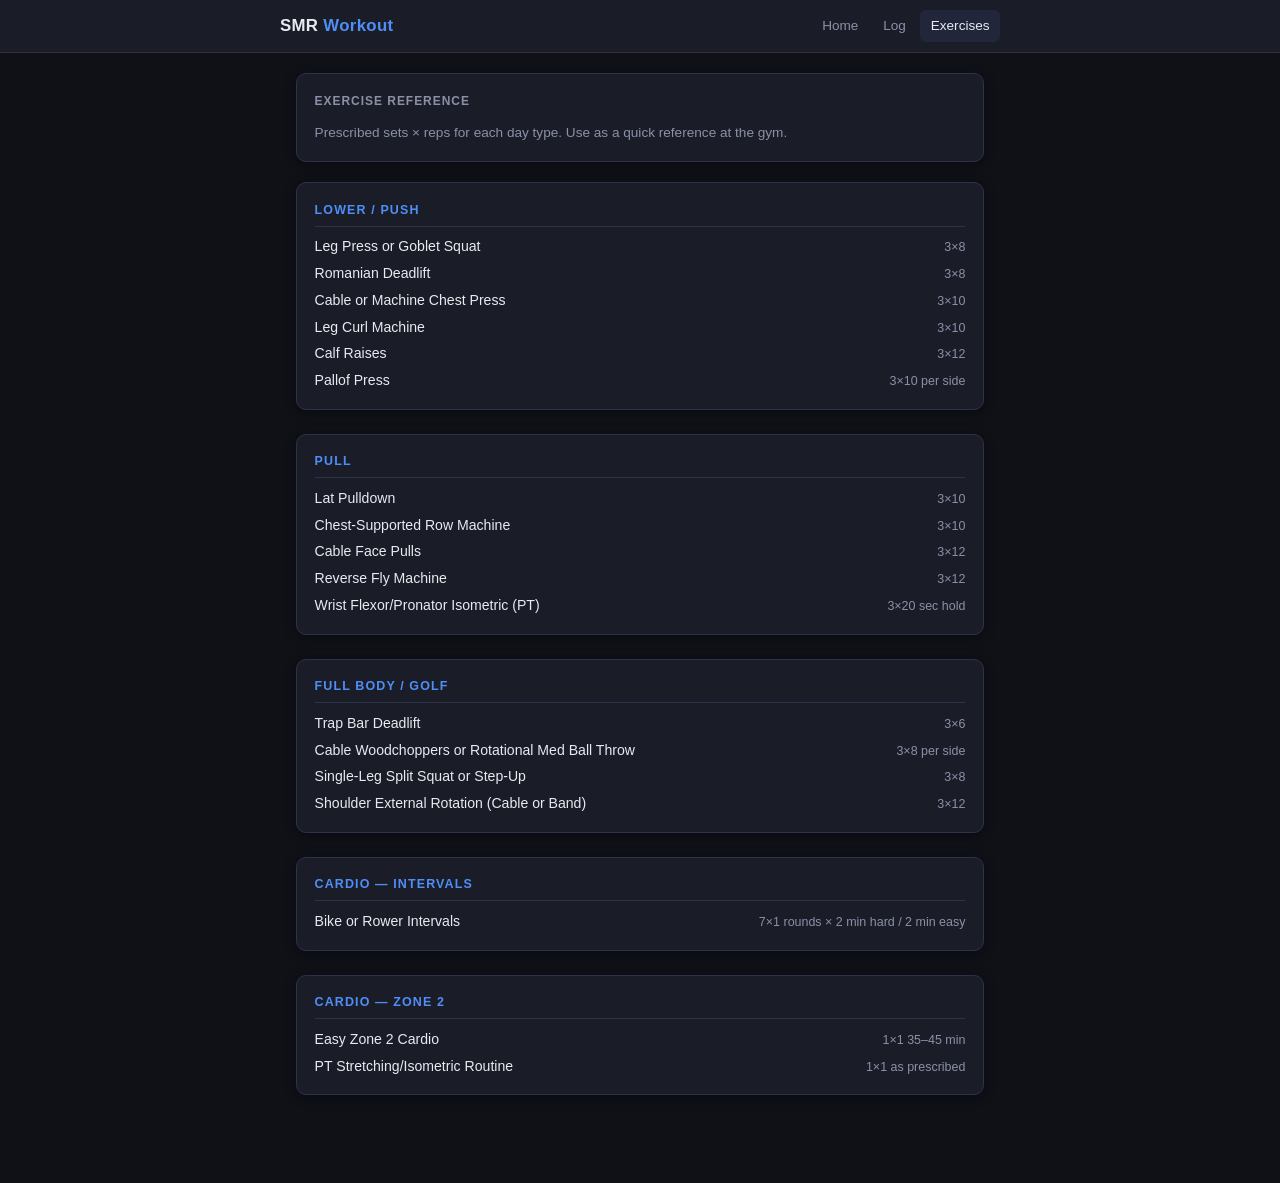
==== exercises.html @ ea09d0d0 "Replace Python CLI with static HTML/CSS/JS workout tracker - Remove: log_workout.py, check_volume.py" ====
<!DOCTYPE html>
<html lang="en">
<head>
  <meta charset="UTF-8">
  <meta name="viewport" content="width=device-width, initial-scale=1">
  <title>Exercises — SMR Tracker</title>
  <link rel="stylesheet" href="css/style.css">
</head>
<body>

<header class="site-header">
  <div class="header-inner">
    <span class="site-logo">SMR <span>Workout</span></span>
    <nav>
      <a href="index.html">Home</a>
      <a href="log.html">Log</a>
      <a href="exercises.html">Exercises</a>
    </nav>
  </div>
</header>

<main>
  <div class="card" style="margin-bottom:1.25rem;">
    <div class="card-title">Exercise Reference</div>
    <p style="font-size:.85rem;color:var(--muted);">Prescribed sets × reps for each day type. Use as a quick reference at the gym.</p>
  </div>

  <div id="ex-root"></div>
</main>

<script src="js/data.js"></script>
<script src="js/main.js"></script>
<script>
  const root = document.getElementById("ex-root");
  DAYS.forEach(day => {
    const sec = document.createElement("div");
    sec.className = "ex-section card";
    const rx = ex => `${ex.sets}×${ex.reps}${ex.note ? " " + ex.note : ""}`;
    sec.innerHTML = `
      <h2>${day.label}</h2>
      <ul class="ex-list">
        ${day.exercises.map(ex => `
          <li class="ex-item">
            <span class="ex-name">${ex.name}</span>
            <span class="ex-rx">${rx(ex)}</span>
          </li>`).join("")}
      </ul>`;
    root.appendChild(sec);
  });
</script>
</body>
</html>
---- css/style.css ----
/* ── Reset & base ──────────────────────────────────────────────────── */
*, *::before, *::after { box-sizing: border-box; margin: 0; padding: 0; }

:root {
  --bg:        #0f1117;
  --surface:   #1a1d27;
  --surface2:  #22263a;
  --border:    #2e3248;
  --accent:    #4f8ef7;
  --accent-dk: #3a72d8;
  --danger:    #e05c5c;
  --warn:      #f5a623;
  --ok:        #4caf82;
  --text:      #e8eaf0;
  --muted:     #8b90a8;
  --radius:    10px;
  --shadow:    0 2px 12px rgba(0,0,0,.4);
  font-size: 16px;
}

body {
  background: var(--bg);
  color: var(--text);
  font-family: -apple-system, BlinkMacSystemFont, "Segoe UI", Roboto, sans-serif;
  line-height: 1.5;
  min-height: 100vh;
}

a { color: var(--accent); text-decoration: none; }
a:hover { text-decoration: underline; }

/* ── Layout shell ──────────────────────────────────────────────────── */
.site-header {
  background: var(--surface);
  border-bottom: 1px solid var(--border);
  padding: 0 1rem;
  position: sticky;
  top: 0;
  z-index: 100;
}

.header-inner {
  display: flex;
  align-items: center;
  justify-content: space-between;
  max-width: 720px;
  margin: 0 auto;
  height: 52px;
}

.site-logo {
  font-weight: 700;
  font-size: 1.05rem;
  color: var(--text);
  letter-spacing: .02em;
}
.site-logo span { color: var(--accent); }

nav { display: flex; gap: .25rem; }
nav a {
  color: var(--muted);
  font-size: .85rem;
  padding: .35rem .65rem;
  border-radius: 6px;
  transition: background .15s, color .15s;
}
nav a:hover, nav a.active {
  background: var(--surface2);
  color: var(--text);
  text-decoration: none;
}

main {
  max-width: 720px;
  margin: 0 auto;
  padding: 1.25rem 1rem 4rem;
}

/* ── Setup banner ──────────────────────────────────────────────────── */
.setup-banner {
  background: var(--surface2);
  border: 1px solid var(--warn);
  border-radius: var(--radius);
  padding: 1rem 1.1rem;
  margin-bottom: 1.25rem;
  display: none;
}
.setup-banner.visible { display: block; }
.setup-banner p { font-size: .88rem; color: var(--muted); margin-bottom: .75rem; }
.setup-banner strong { color: var(--warn); }
.setup-banner .input-row {
  display: flex; gap: .5rem; flex-wrap: wrap;
}
.setup-banner input {
  flex: 1;
  min-width: 0;
  background: var(--bg);
  border: 1px solid var(--border);
  border-radius: 6px;
  color: var(--text);
  padding: .5rem .75rem;
  font-size: .88rem;
}

/* ── Cards ─────────────────────────────────────────────────────────── */
.card {
  background: var(--surface);
  border: 1px solid var(--border);
  border-radius: var(--radius);
  padding: 1.1rem 1.1rem;
  margin-bottom: 1rem;
  box-shadow: var(--shadow);
}
.card-title {
  font-size: .75rem;
  font-weight: 600;
  text-transform: uppercase;
  letter-spacing: .08em;
  color: var(--muted);
  margin-bottom: .85rem;
}

/* ── Day selector ──────────────────────────────────────────────────── */
.day-selector {
  display: grid;
  grid-template-columns: repeat(auto-fit, minmax(120px, 1fr));
  gap: .5rem;
  margin-bottom: 1rem;
}

.day-btn {
  background: var(--surface2);
  border: 1px solid var(--border);
  border-radius: var(--radius);
  color: var(--muted);
  cursor: pointer;
  font-size: .82rem;
  font-weight: 600;
  line-height: 1.3;
  padding: .65rem .5rem;
  text-align: center;
  transition: border-color .15s, color .15s, background .15s;
}
.day-btn:hover { border-color: var(--accent); color: var(--text); }
.day-btn.active {
  background: rgba(79,142,247,.12);
  border-color: var(--accent);
  color: var(--accent);
}

/* ── Exercise table ─────────────────────────────────────────────────── */
.exercise-table {
  width: 100%;
  border-collapse: collapse;
}
.exercise-table th {
  color: var(--muted);
  font-size: .72rem;
  font-weight: 600;
  text-transform: uppercase;
  letter-spacing: .07em;
  padding: .4rem .5rem;
  text-align: left;
  border-bottom: 1px solid var(--border);
}
.exercise-table th:last-child,
.exercise-table td:last-child { text-align: right; }

.exercise-table td {
  padding: .65rem .5rem;
  font-size: .88rem;
  border-bottom: 1px solid var(--border);
  vertical-align: middle;
}
.exercise-table tr:last-child td { border-bottom: none; }

.exercise-name { font-weight: 500; }
.prescribed { color: var(--muted); font-size: .8rem; white-space: nowrap; }

.weight-input {
  background: var(--surface2);
  border: 1px solid var(--border);
  border-radius: 6px;
  color: var(--text);
  font-size: .95rem;
  padding: .4rem .5rem;
  text-align: right;
  width: 74px;
  transition: border-color .15s;
  -moz-appearance: textfield;
}
.weight-input::-webkit-outer-spin-button,
.weight-input::-webkit-inner-spin-button { -webkit-appearance: none; }
.weight-input:focus {
  border-color: var(--accent);
  outline: none;
}
.weight-input.has-value { border-color: var(--ok); }

.vol-cell { color: var(--muted); font-size: .82rem; min-width: 60px; }

/* ── Running totals bar ─────────────────────────────────────────────── */
.totals-bar {
  display: flex;
  gap: .75rem;
  flex-wrap: wrap;
  align-items: center;
  background: var(--surface2);
  border: 1px solid var(--border);
  border-radius: var(--radius);
  padding: .75rem 1rem;
  margin-bottom: 1rem;
}
.totals-bar .stat {
  display: flex;
  flex-direction: column;
  min-width: 80px;
}
.totals-bar .stat-label {
  font-size: .68rem;
  font-weight: 600;
  text-transform: uppercase;
  letter-spacing: .08em;
  color: var(--muted);
}
.totals-bar .stat-value {
  font-size: 1.25rem;
  font-weight: 700;
  color: var(--text);
  line-height: 1.2;
}
.totals-bar .stat-value.accent { color: var(--accent); }

/* ── Session fields ─────────────────────────────────────────────────── */
.session-fields {
  display: grid;
  grid-template-columns: 110px 1fr;
  gap: .75rem;
  align-items: start;
}
.field-group { display: flex; flex-direction: column; gap: .35rem; }
.field-label {
  font-size: .75rem;
  font-weight: 600;
  text-transform: uppercase;
  letter-spacing: .07em;
  color: var(--muted);
}
.field-input {
  background: var(--surface2);
  border: 1px solid var(--border);
  border-radius: 6px;
  color: var(--text);
  font-size: .92rem;
  padding: .5rem .7rem;
  transition: border-color .15s;
  width: 100%;
}
.field-input:focus { border-color: var(--accent); outline: none; }
textarea.field-input { resize: vertical; min-height: 60px; font-family: inherit; }

/* ── Buttons ────────────────────────────────────────────────────────── */
.btn {
  border: none;
  border-radius: 8px;
  cursor: pointer;
  font-size: .92rem;
  font-weight: 600;
  padding: .7rem 1.25rem;
  transition: background .15s, opacity .15s;
  display: inline-flex;
  align-items: center;
  gap: .45rem;
}
.btn-primary {
  background: var(--accent);
  color: #fff;
  width: 100%;
  justify-content: center;
  font-size: 1rem;
  padding: .9rem;
  margin-top: .25rem;
}
.btn-primary:hover { background: var(--accent-dk); }
.btn-sm {
  font-size: .8rem;
  padding: .4rem .75rem;
}
.btn-ghost {
  background: var(--surface2);
  border: 1px solid var(--border);
  color: var(--muted);
}
.btn-ghost:hover { color: var(--text); border-color: var(--muted); }

/* ── Summary / report screen ────────────────────────────────────────── */
#summary-screen { display: none; }
#summary-screen.visible { display: block; }
#log-screen.hidden { display: none; }

.report-header {
  text-align: center;
  padding: 1.5rem 0 .5rem;
}
.report-header .big-date {
  font-size: .8rem;
  color: var(--muted);
  text-transform: uppercase;
  letter-spacing: .08em;
}
.report-header h2 {
  font-size: 1.4rem;
  font-weight: 700;
  margin: .25rem 0 .5rem;
}
.report-header .day-badge {
  display: inline-block;
  background: rgba(79,142,247,.15);
  color: var(--accent);
  font-size: .78rem;
  font-weight: 600;
  padding: .25rem .7rem;
  border-radius: 20px;
  border: 1px solid var(--accent);
}

.volume-comparison {
  display: flex;
  gap: .75rem;
  justify-content: center;
  margin: 1rem 0;
  flex-wrap: wrap;
}
.vol-block {
  background: var(--surface2);
  border: 1px solid var(--border);
  border-radius: var(--radius);
  padding: .75rem 1.1rem;
  text-align: center;
  min-width: 110px;
}
.vol-block .vb-label { font-size: .7rem; color: var(--muted); text-transform: uppercase; letter-spacing: .07em; }
.vol-block .vb-value { font-size: 1.5rem; font-weight: 700; margin: .15rem 0; }
.vol-block .vb-sub { font-size: .72rem; color: var(--muted); }

.change-pill {
  display: inline-flex;
  align-items: center;
  gap: .3rem;
  padding: .3rem .75rem;
  border-radius: 20px;
  font-weight: 700;
  font-size: .95rem;
}
.change-pill.up { background: rgba(245,166,35,.15); color: var(--warn); border: 1px solid var(--warn); }
.change-pill.up-danger { background: rgba(224,92,92,.15); color: var(--danger); border: 1px solid var(--danger); }
.change-pill.down { background: rgba(76,175,130,.15); color: var(--ok); border: 1px solid var(--ok); }
.change-pill.neutral { background: var(--surface2); color: var(--muted); border: 1px solid var(--border); }

.alert-box {
  border-radius: var(--radius);
  padding: .85rem 1rem;
  margin-bottom: .75rem;
  font-size: .9rem;
  line-height: 1.5;
}
.alert-box.warn {
  background: rgba(245,166,35,.1);
  border: 1px solid var(--warn);
  color: var(--warn);
}
.alert-box.danger {
  background: rgba(224,92,92,.1);
  border: 1px solid var(--danger);
  color: var(--danger);
}
.alert-box.ok {
  background: rgba(76,175,130,.1);
  border: 1px solid var(--ok);
  color: var(--ok);
}

.exercise-summary-table {
  width: 100%;
  border-collapse: collapse;
  font-size: .85rem;
}
.exercise-summary-table th {
  color: var(--muted);
  font-size: .7rem;
  font-weight: 600;
  text-transform: uppercase;
  letter-spacing: .07em;
  padding: .35rem .5rem;
  text-align: left;
  border-bottom: 1px solid var(--border);
}
.exercise-summary-table td {
  padding: .55rem .5rem;
  border-bottom: 1px solid var(--border);
}
.exercise-summary-table tr:last-child td { border-bottom: none; }
.exercise-summary-table td:last-child { text-align: right; color: var(--muted); }

/* ── Index page ─────────────────────────────────────────────────────── */
.hero {
  text-align: center;
  padding: 2.5rem 0 1.5rem;
}
.hero h1 { font-size: 1.8rem; font-weight: 800; margin-bottom: .5rem; }
.hero p { color: var(--muted); font-size: .95rem; max-width: 380px; margin: 0 auto 1.5rem; }
.hero .cta { font-size: 1rem; padding: .85rem 2rem; }

.split-grid {
  display: grid;
  gap: .75rem;
  grid-template-columns: 1fr 1fr;
}
@media (max-width: 480px) { .split-grid { grid-template-columns: 1fr; } }

.split-card {
  background: var(--surface);
  border: 1px solid var(--border);
  border-radius: var(--radius);
  padding: .9rem 1rem;
}
.split-card h3 {
  font-size: .8rem;
  font-weight: 700;
  text-transform: uppercase;
  letter-spacing: .08em;
  color: var(--accent);
  margin-bottom: .5rem;
}
.split-card ul {
  list-style: none;
  font-size: .82rem;
  color: var(--muted);
  display: flex;
  flex-direction: column;
  gap: .25rem;
}

/* ── Exercises reference page ───────────────────────────────────────── */
.ex-section { margin-bottom: 1.5rem; }
.ex-section h2 {
  font-size: .78rem;
  font-weight: 700;
  text-transform: uppercase;
  letter-spacing: .09em;
  color: var(--accent);
  margin-bottom: .6rem;
  padding-bottom: .4rem;
  border-bottom: 1px solid var(--border);
}
.ex-list {
  list-style: none;
  display: flex;
  flex-direction: column;
  gap: .35rem;
}
.ex-item {
  display: flex;
  justify-content: space-between;
  align-items: baseline;
  font-size: .88rem;
  gap: .5rem;
}
.ex-item .ex-name { flex: 1; }
.ex-item .ex-rx {
  color: var(--muted);
  font-size: .78rem;
  white-space: nowrap;
}

/* ── Misc utilities ─────────────────────────────────────────────────── */
.mt-1 { margin-top: .75rem; }
.mt-2 { margin-top: 1.25rem; }
.text-muted { color: var(--muted); }
.text-center { text-align: center; }
.flex-center { display: flex; align-items: center; justify-content: center; gap: .5rem; }
.hidden { display: none !important; }

/* ── Spinner ────────────────────────────────────────────────────────── */
.spinner {
  width: 18px; height: 18px;
  border: 2px solid rgba(255,255,255,.2);
  border-top-color: #fff;
  border-radius: 50%;
  animation: spin .6s linear infinite;
  display: inline-block;
}
@keyframes spin { to { transform: rotate(360deg); } }

/* ── Mobile tweaks ──────────────────────────────────────────────────── */
@media (max-width: 540px) {
  .day-selector { grid-template-columns: 1fr 1fr; }
  .session-fields { grid-template-columns: 1fr; }
  .exercise-table th:nth-child(2),
  .exercise-table td:nth-child(2) { display: none; } /* hide prescribed on small */
  .volume-comparison { gap: .5rem; }
  .vol-block { min-width: 90px; padding: .6rem .75rem; }
  .vol-block .vb-value { font-size: 1.2rem; }
}
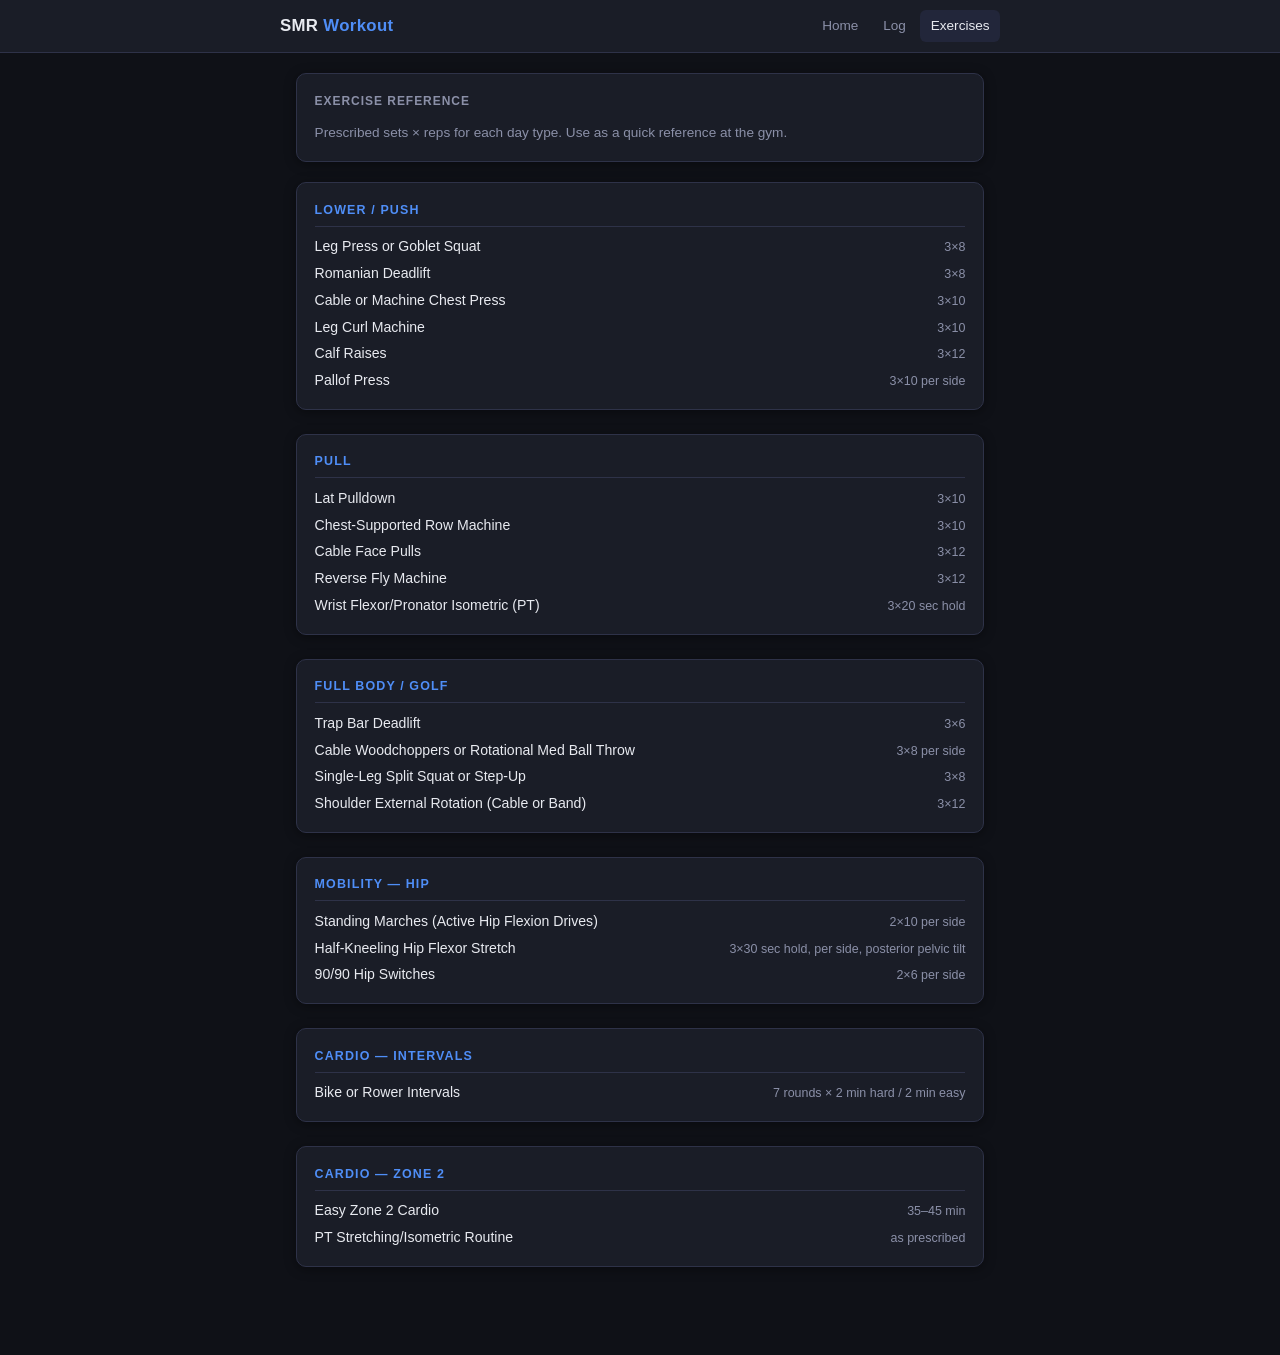
==== commit 37f269a5: "Fix Sheets sync content-type bug, dedupe Rx formatting logic - postToSheets sent Content-Type: appli" ====
--- a/exercises.html
+++ b/exercises.html
@@ -35,14 +35,13 @@
   DAYS.forEach(day => {
     const sec = document.createElement("div");
     sec.className = "ex-section card";
-    const rx = ex => `${ex.sets}×${ex.reps}${ex.note ? " " + ex.note : ""}`;
     sec.innerHTML = `
       <h2>${day.label}</h2>
       <ul class="ex-list">
         ${day.exercises.map(ex => `
           <li class="ex-item">
             <span class="ex-name">${ex.name}</span>
-            <span class="ex-rx">${rx(ex)}</span>
+            <span class="ex-rx">${formatRx(day, ex)}</span>
           </li>`).join("")}
       </ul>`;
     root.appendChild(sec);
--- a/css/style.css
+++ b/css/style.css
@@ -177,6 +177,13 @@
 .exercise-name { font-weight: 500; }
 .prescribed { color: var(--muted); font-size: .8rem; white-space: nowrap; }
 
+/* Shrink exercise name column so Prescribed and input stay visible on small screens */
+.exercise-table td:first-child { max-width: 130px; word-break: break-word; }
+@media (max-width: 400px) {
+  .exercise-table td:first-child { max-width: 90px; font-size: .8rem; }
+  .prescribed { font-size: .72rem; }
+}
+
 .weight-input {
   background: var(--surface2);
   border: 1px solid var(--border);
@@ -496,8 +503,7 @@
 @media (max-width: 540px) {
   .day-selector { grid-template-columns: 1fr 1fr; }
   .session-fields { grid-template-columns: 1fr; }
-  .exercise-table th:nth-child(2),
-  .exercise-table td:nth-child(2) { display: none; } /* hide prescribed on small */
+
   .volume-comparison { gap: .5rem; }
   .vol-block { min-width: 90px; padding: .6rem .75rem; }
   .vol-block .vb-value { font-size: 1.2rem; }
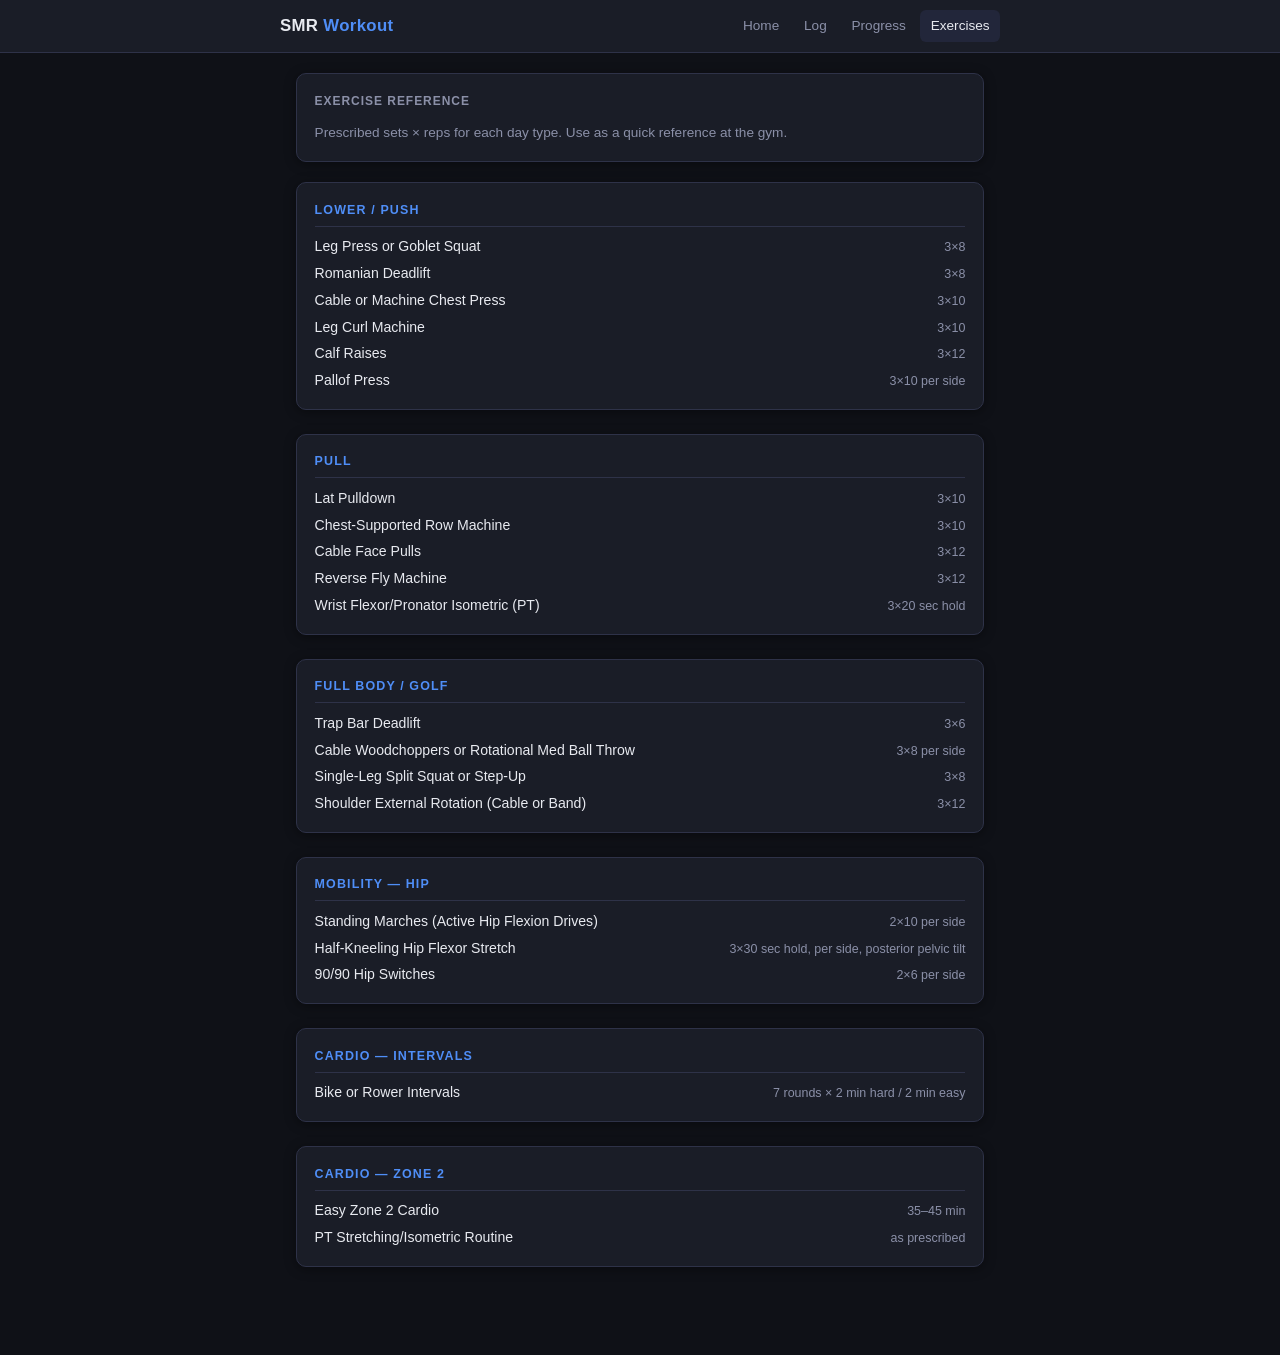
==== commit 12b82c20: "Add a Progress page charting per-exercise weight/duration over time Reads the same locally-saved ses" ====
--- a/exercises.html
+++ b/exercises.html
@@ -14,6 +14,7 @@
     <nav>
       <a href="index.html">Home</a>
       <a href="log.html">Log</a>
+      <a href="progress.html">Progress</a>
       <a href="exercises.html">Exercises</a>
     </nav>
   </div>
--- a/css/style.css
+++ b/css/style.css
@@ -363,6 +363,8 @@
 .change-pill.up-danger { background: rgba(224,92,92,.15); color: var(--danger); border: 1px solid var(--danger); }
 .change-pill.down { background: rgba(76,175,130,.15); color: var(--ok); border: 1px solid var(--ok); }
 .change-pill.neutral { background: var(--surface2); color: var(--muted); border: 1px solid var(--border); }
+.change-pill.pos { background: rgba(76,175,130,.15); color: var(--ok); border: 1px solid var(--ok); }
+.change-pill.neg { background: rgba(224,92,92,.15); color: var(--danger); border: 1px solid var(--danger); }
 
 .alert-box {
   border-radius: var(--radius);
@@ -499,6 +501,36 @@
 }
 @keyframes spin { to { transform: rotate(360deg); } }
 
+/* ── Progress chart ──────────────────────────────────────────────────── */
+.chart-tooltip {
+  position: absolute;
+  pointer-events: none;
+  background: var(--surface2);
+  border: 1px solid var(--border);
+  border-radius: 6px;
+  padding: .4rem .6rem;
+  font-size: .78rem;
+  color: var(--text);
+  white-space: nowrap;
+  transform: translate(-50%, -100%);
+  box-shadow: var(--shadow);
+  z-index: 10;
+}
+.chart-tooltip .tt-value { font-weight: 700; }
+.chart-tooltip .tt-date { color: var(--muted); font-size: .72rem; }
+
+.chart-svg-text {
+  font-size: 11px;
+  fill: var(--muted);
+  font-family: -apple-system, BlinkMacSystemFont, "Segoe UI", Roboto, sans-serif;
+}
+.chart-endlabel { fill: var(--text); font-weight: 600; }
+.chart-gridline { stroke: var(--border); stroke-width: 1; }
+.chart-line { fill: none; stroke: var(--accent); stroke-width: 2; stroke-linejoin: round; stroke-linecap: round; }
+.chart-dot { fill: var(--accent); stroke: var(--surface); stroke-width: 2; }
+.chart-crosshair { stroke: var(--muted); stroke-width: 1; stroke-dasharray: 3 3; opacity: 0; }
+.chart-hit { fill: transparent; }
+
 /* ── Mobile tweaks ──────────────────────────────────────────────────── */
 @media (max-width: 540px) {
   .day-selector { grid-template-columns: 1fr 1fr; }
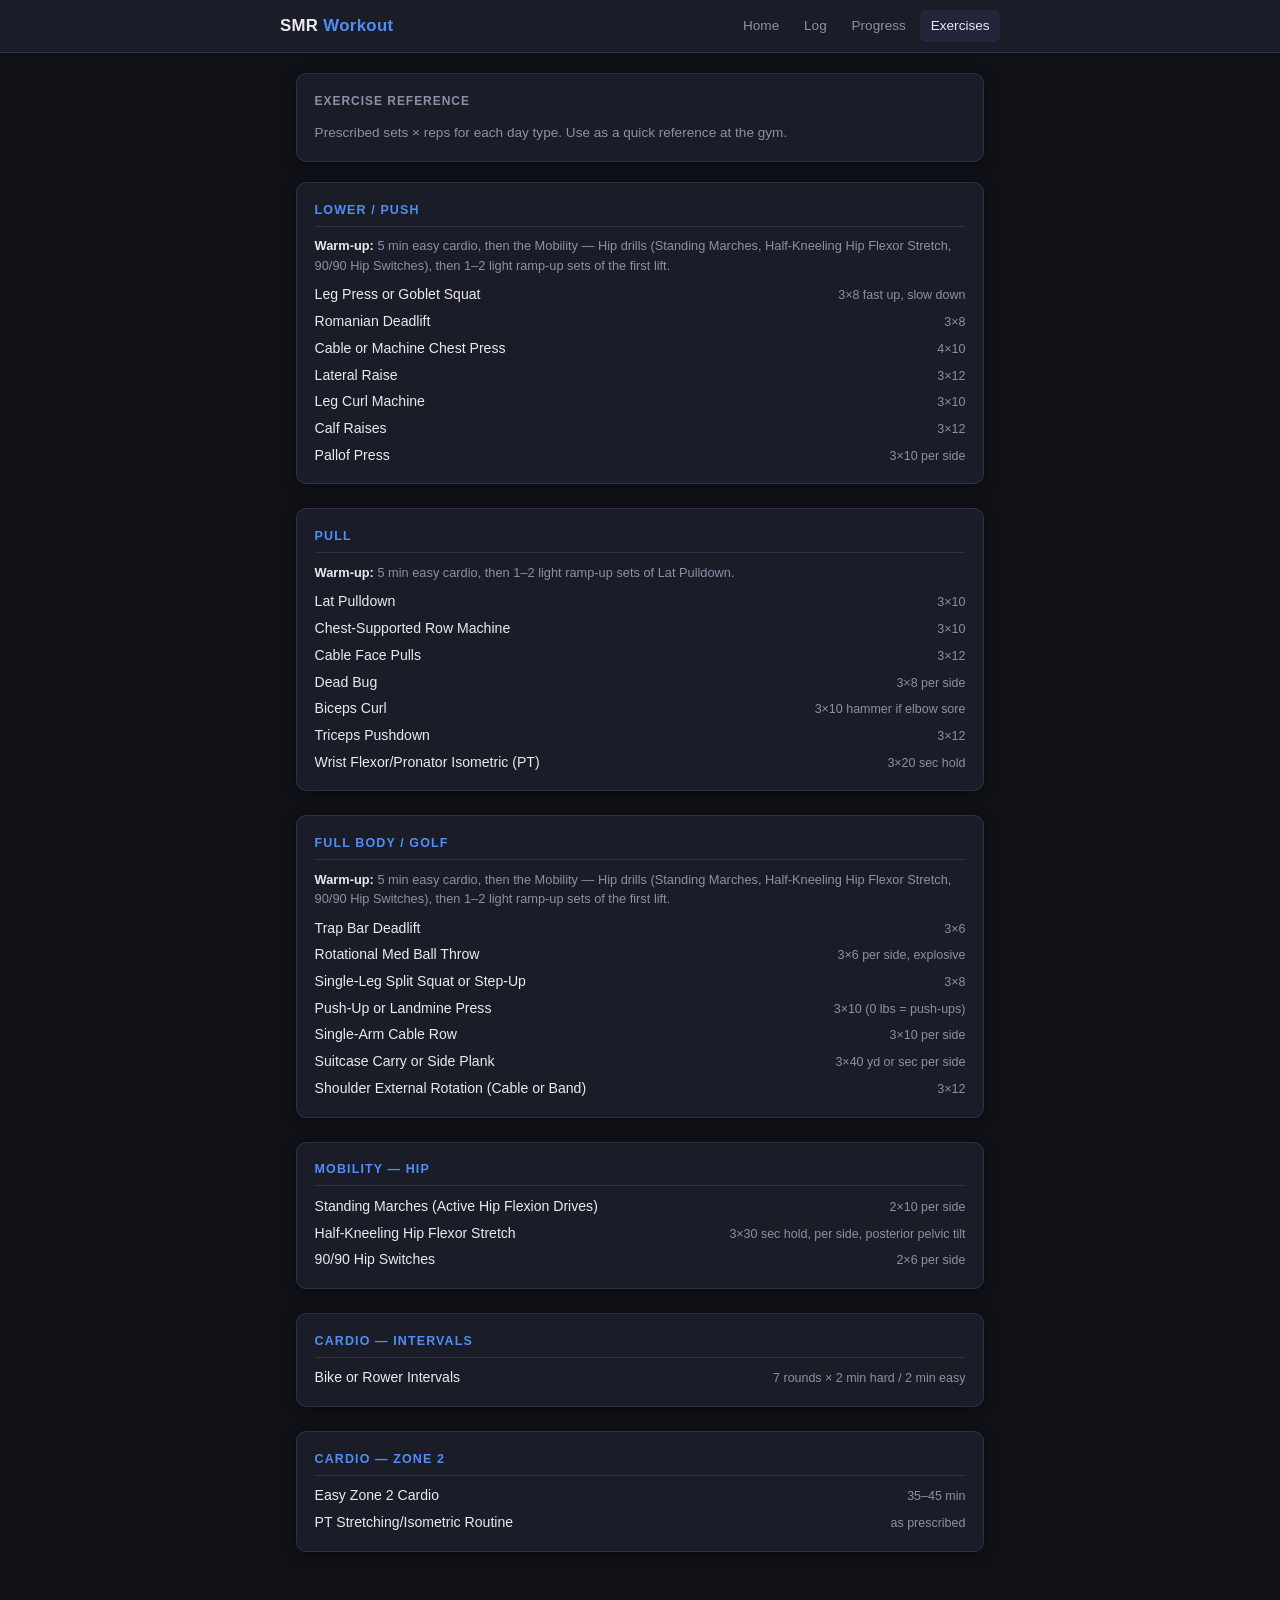
==== commit c630ea0d: "Revise program for 65+ strength/muscle goals and add RIR tracking - Pull: swap Reverse Fly for Dead " ====
--- a/exercises.html
+++ b/exercises.html
@@ -38,6 +38,7 @@
     sec.className = "ex-section card";
     sec.innerHTML = `
       <h2>${day.label}</h2>
+      ${day.warmup ? `<p class="warmup-note"><strong>Warm-up:</strong> ${day.warmup}</p>` : ""}
       <ul class="ex-list">
         ${day.exercises.map(ex => `
           <li class="ex-item">
--- a/css/style.css
+++ b/css/style.css
@@ -175,13 +175,18 @@
 .exercise-table tr:last-child td { border-bottom: none; }
 
 .exercise-name { font-weight: 500; }
-.prescribed { color: var(--muted); font-size: .8rem; white-space: nowrap; }
+.prescribed { color: var(--muted); font-size: .8rem; min-width: 3.5rem; }
 
 /* Shrink exercise name column so Prescribed and input stay visible on small screens */
 .exercise-table td:first-child { max-width: 130px; word-break: break-word; }
 @media (max-width: 400px) {
   .exercise-table td:first-child { max-width: 90px; font-size: .8rem; }
   .prescribed { font-size: .72rem; }
+  .exercise-table th,
+  .exercise-table td { padding-left: .3rem; padding-right: .3rem; }
+  .vol-cell { min-width: 0; }
+  .weight-input,
+  .rir-input { width: 64px; }
 }
 
 .weight-input {
@@ -203,6 +208,35 @@
   outline: none;
 }
 .weight-input.has-value { border-color: var(--ok); }
+
+/* Reps-in-reserve input, stacked under the weight input */
+.rir-input {
+  display: block;
+  margin: .3rem 0 0 auto;
+  background: var(--surface2);
+  border: 1px solid var(--border);
+  border-radius: 6px;
+  color: var(--text);
+  font-size: .8rem;
+  padding: .25rem .5rem;
+  text-align: right;
+  width: 74px;
+  -moz-appearance: textfield;
+}
+.rir-input::-webkit-outer-spin-button,
+.rir-input::-webkit-inner-spin-button { -webkit-appearance: none; }
+.rir-input:focus { border-color: var(--accent); outline: none; }
+.rir-input.has-value { border-color: var(--ok); }
+
+.warmup-note,
+.rir-hint {
+  font-size: .8rem;
+  color: var(--muted);
+  line-height: 1.5;
+  margin-bottom: .6rem;
+}
+.warmup-note strong,
+.rir-hint strong { color: var(--text); }
 
 .vol-cell { color: var(--muted); font-size: .82rem; min-width: 60px; }
 
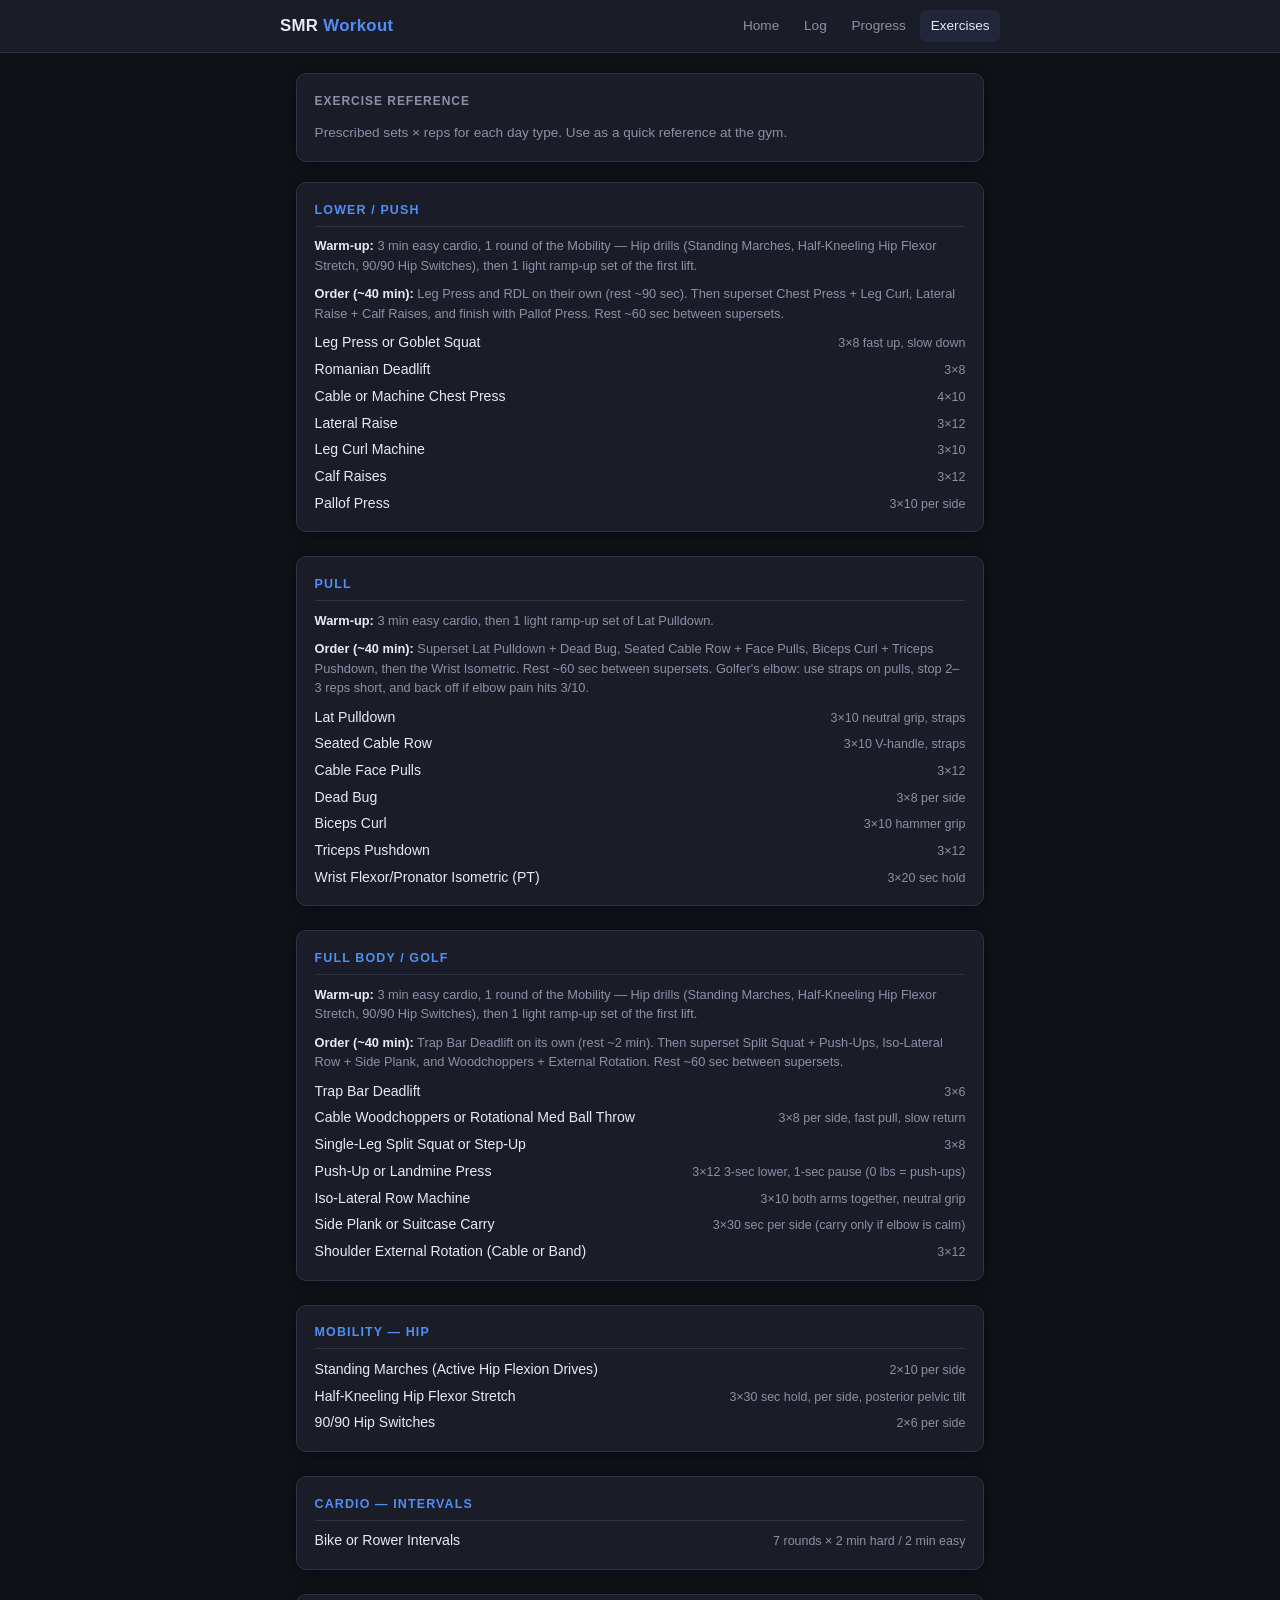
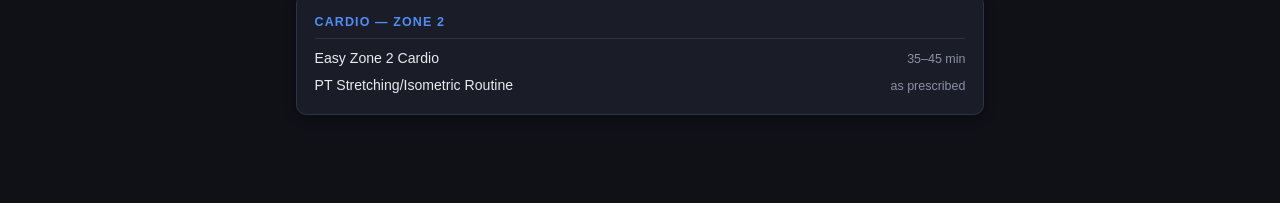
==== commit 912077b6: "Pull/Full Body swaps for golfer's elbow and 40-min sessions - Pull: Seated Cable Row replaces Chest-" ====
--- a/exercises.html
+++ b/exercises.html
@@ -39,6 +39,7 @@
     sec.innerHTML = `
       <h2>${day.label}</h2>
       ${day.warmup ? `<p class="warmup-note"><strong>Warm-up:</strong> ${day.warmup}</p>` : ""}
+      ${day.plan ? `<p class="warmup-note"><strong>Order (~40 min):</strong> ${day.plan}</p>` : ""}
       <ul class="ex-list">
         ${day.exercises.map(ex => `
           <li class="ex-item">
